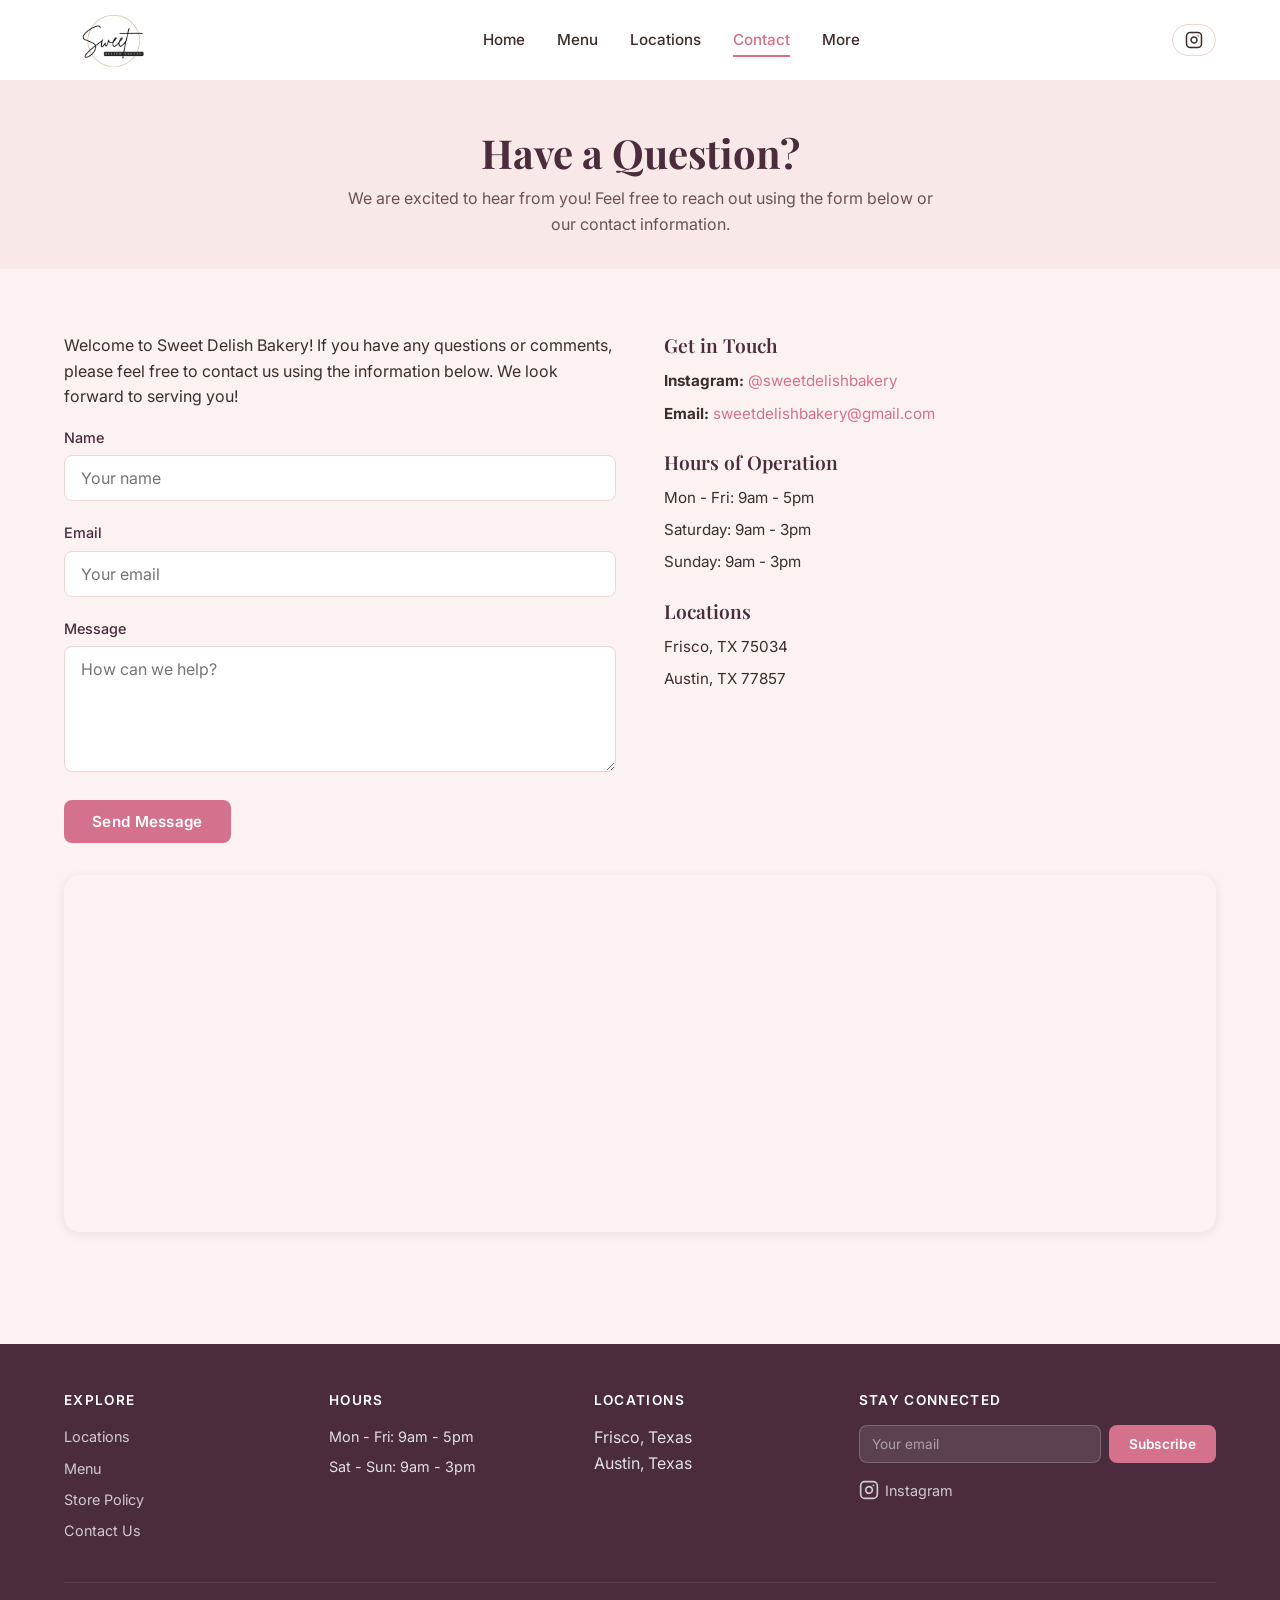
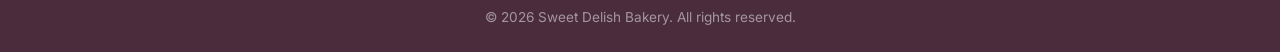
==== contact.html @ bc0d8b8b "Initial commit: Sweet Delish Bakery website Static site with pages for Home, Menu, Locations, Contac" ====
<!DOCTYPE html>
<html lang="en">
<head>
  <meta charset="UTF-8">
  <meta name="viewport" content="width=device-width, initial-scale=1.0">
  <title>Contact Us | Sweet Delish Bakery — Frisco &amp; Austin, TX</title>
  <meta name="description" content="Get in touch with Sweet Delish Bakery. Email us, find our hours, or visit us in Frisco or Austin, Texas. We'd love to hear from you!">
  <link rel="canonical" href="https://sweetdelishbakery.com/contact.html">
  <meta property="og:title" content="Contact Us | Sweet Delish Bakery">
  <meta property="og:description" content="Get in touch with Sweet Delish Bakery. Email us, find our hours, or visit us in Frisco or Austin, Texas.">
  <meta property="og:image" content="https://sweetdelishbakery.com/images/logo.jpg">
  <meta property="og:url" content="https://sweetdelishbakery.com/contact.html">
  <meta property="og:type" content="website">
  <meta property="og:locale" content="en_US">
  <meta property="og:site_name" content="Sweet Delish Bakery">
  <meta name="twitter:card" content="summary_large_image">
  <meta name="twitter:title" content="Contact Us | Sweet Delish Bakery">
  <meta name="twitter:description" content="Get in touch with Sweet Delish Bakery in Frisco and Austin, Texas.">
  <meta name="twitter:image" content="https://sweetdelishbakery.com/images/logo.jpg">
  <link rel="preconnect" href="https://fonts.googleapis.com">
  <link rel="preconnect" href="https://fonts.gstatic.com" crossorigin>
  <link href="https://fonts.googleapis.com/css2?family=Playfair+Display:wght@400;600;700&family=Inter:wght@400;500;600&display=swap" rel="stylesheet">
  <link rel="stylesheet" href="css/styles.css">
  <link rel="icon" href="images/logo.jpg" type="image/jpeg">

  <script type="application/ld+json">
  {
    "@context": "https://schema.org",
    "@type": "Bakery",
    "name": "Sweet Delish Bakery",
    "url": "https://sweetdelishbakery.com",
    "logo": "https://sweetdelishbakery.com/images/logo.jpg",
    "email": "sweetdelishbakery@gmail.com",
    "sameAs": ["https://www.instagram.com/sweetdelishbakery/"],
    "address": [
      {"@type": "PostalAddress", "addressLocality": "Frisco", "addressRegion": "TX", "postalCode": "75034", "addressCountry": "US"},
      {"@type": "PostalAddress", "addressLocality": "Austin", "addressRegion": "TX", "postalCode": "77857", "addressCountry": "US"}
    ],
    "openingHoursSpecification": [
      {"@type": "OpeningHoursSpecification", "dayOfWeek": ["Monday","Tuesday","Wednesday","Thursday","Friday"], "opens": "09:00", "closes": "17:00"},
      {"@type": "OpeningHoursSpecification", "dayOfWeek": ["Saturday","Sunday"], "opens": "09:00", "closes": "15:00"}
    ],
    "contactPoint": {
      "@type": "ContactPoint",
      "email": "sweetdelishbakery@gmail.com",
      "contactType": "customer service"
    }
  }
  </script>
</head>
<body>
  <!-- Header -->
  <header class="site-header">
    <div class="container header-inner">
      <a href="index.html" class="logo"><img src="images/logo.jpg" alt="Sweet Delish Bakery Logo"></a>
      <nav class="main-nav"><ul class="nav-links">
        <li><a href="index.html">Home</a></li>
        <li><a href="menu.html">Menu</a></li>
        <li><a href="locations.html">Locations</a></li>
        <li><a href="contact.html" class="active">Contact</a></li>
        <li class="nav-dropdown"><a href="#">More</a><ul class="dropdown-menu">
          <li><a href="policy.html">Store Policy</a></li>
          <li><a href="faq.html">FAQ</a></li>
          <li><a href="shipping.html">Shipping &amp; Pickup</a></li>
        </ul></li>
      </ul></nav>
      <div class="header-actions">
        <a href="https://www.instagram.com/sweetdelishbakery/" target="_blank" rel="noopener" class="header-instagram" aria-label="Follow us on Instagram">
          <svg xmlns="http://www.w3.org/2000/svg" width="18" height="18" viewBox="0 0 24 24" fill="none" stroke="currentColor" stroke-width="2" stroke-linecap="round" stroke-linejoin="round"><rect x="2" y="2" width="20" height="20" rx="5" ry="5"/><path d="M16 11.37A4 4 0 1 1 12.63 8 4 4 0 0 1 16 11.37z"/><line x1="17.5" y1="6.5" x2="17.51" y2="6.5"/></svg>
        </a>
        <button id="mobile-menu-toggle" class="hamburger" aria-label="Open menu"><span></span><span></span><span></span></button>
      </div>
    </div>
    <div class="mobile-nav" id="mobile-nav">
      <a href="index.html">Home</a><a href="menu.html">Menu</a><a href="locations.html">Locations</a><a href="contact.html">Contact</a><a href="policy.html">Store Policy</a><a href="faq.html">FAQ</a><a href="shipping.html">Shipping &amp; Pickup</a>
    </div>
  </header>

  <main>
    <div class="page-header">
      <h1>Have a Question?</h1>
      <p>We are excited to hear from you! Feel free to reach out using the form below or our contact information.</p>
    </div>

    <section class="section">
      <div class="container">
        <div class="contact-layout">
          <!-- Contact Form -->
          <div>
            <p>Welcome to Sweet Delish Bakery! If you have any questions or comments, please feel free to contact us using the information below. We look forward to serving you!</p>
            <form id="contact-form" action="#" method="POST">
              <div class="form-group">
                <label for="name">Name</label>
                <input type="text" id="name" name="name" placeholder="Your name" required>
              </div>
              <div class="form-group">
                <label for="email">Email</label>
                <input type="email" id="email" name="email" placeholder="Your email" required>
              </div>
              <div class="form-group">
                <label for="message">Message</label>
                <textarea id="message" name="message" rows="5" placeholder="How can we help?" required></textarea>
              </div>
              <button type="submit" class="btn btn-primary">Send Message</button>
            </form>
            <div class="form-success hidden" id="form-success">Thank you! We'll get back to you soon.</div>
          </div>

          <!-- Contact Info -->
          <aside class="contact-info">
            <h2>Get in Touch</h2>
            <p><strong>Instagram:</strong> <a href="https://www.instagram.com/sweetdelishbakery/" target="_blank" rel="noopener">@sweetdelishbakery</a></p>
            <p><strong>Email:</strong> <a href="mailto:sweetdelishbakery@gmail.com">sweetdelishbakery@gmail.com</a></p>

            <h2>Hours of Operation</h2>
            <p>Mon - Fri: 9am - 5pm</p>
            <p>Saturday: 9am - 3pm</p>
            <p>Sunday: 9am - 3pm</p>

            <h2>Locations</h2>
            <p>Frisco, TX 75034</p>
            <p>Austin, TX 77857</p>
          </aside>
        </div>

        <!-- Google Map -->
        <div class="map-section">
          <iframe src="https://www.google.com/maps/embed?pb=!1m18!1m12!1m3!1d107012.39287672516!2d-96.88726!3d33.15072!2m3!1f0!2f0!3f0!3m2!1i1024!2i768!4f13.1!3m3!1m2!1s0x864c3d8e10c7db97%3A0xc5e7a33b4fda1a52!2sFrisco%2C%20TX!5e0!3m2!1sen!2sus!4v1700000000000" loading="lazy" referrerpolicy="no-referrer-when-downgrade" title="Sweet Delish Bakery location in Frisco, Texas" allowfullscreen></iframe>
        </div>
      </div>
    </section>
  </main>

  <!-- Footer -->
  <footer class="site-footer">
    <div class="container">
      <div class="footer-grid">
        <div><h3>Explore</h3><a href="locations.html">Locations</a><a href="menu.html">Menu</a><a href="policy.html">Store Policy</a><a href="contact.html">Contact Us</a></div>
        <div><h3>Hours</h3><p>Mon - Fri: 9am - 5pm</p><p>Sat - Sun: 9am - 3pm</p></div>
        <div><h3>Locations</h3><ul><li>Frisco, Texas</li><li>Austin, Texas</li></ul></div>
        <div><h3>Stay Connected</h3>
          <form class="newsletter-form" action="#" method="post"><input type="email" placeholder="Your email" aria-label="Email for newsletter" required><button type="submit" class="btn btn-primary btn-sm">Subscribe</button></form>
          <div class="footer-social"><a href="https://www.instagram.com/sweetdelishbakery/" target="_blank" rel="noopener" aria-label="Instagram"><svg xmlns="http://www.w3.org/2000/svg" width="20" height="20" viewBox="0 0 24 24" fill="none" stroke="currentColor" stroke-width="2" stroke-linecap="round" stroke-linejoin="round"><rect x="2" y="2" width="20" height="20" rx="5" ry="5"/><path d="M16 11.37A4 4 0 1 1 12.63 8 4 4 0 0 1 16 11.37z"/><line x1="17.5" y1="6.5" x2="17.51" y2="6.5"/></svg> Instagram</a></div>
        </div>
      </div>
      <div class="footer-bottom">&copy; 2026 Sweet Delish Bakery. All rights reserved.</div>
    </div>
  </footer>
  <script src="js/main.js" defer></script>
</body>
</html>
---- css/styles.css ----
/* =============================================
   Sweet Delish Bakery — Main Stylesheet
   ============================================= */

/* --- Reset & Base --- */
*, *::before, *::after { box-sizing: border-box; margin: 0; padding: 0; }
html { scroll-behavior: smooth; scroll-padding-top: 80px; }
body {
  font-family: var(--font-body);
  font-size: 1rem;
  line-height: 1.6;
  color: var(--color-text);
  background-color: var(--color-bg);
  -webkit-font-smoothing: antialiased;
}
img { max-width: 100%; height: auto; display: block; }
a { color: var(--color-primary); text-decoration: none; transition: color var(--transition); }
a:hover { color: var(--color-primary-dark); }
ul, ol { list-style: none; }
button { cursor: pointer; border: none; background: none; font-family: inherit; }
input, textarea, select { font-family: inherit; font-size: 1rem; }

/* --- CSS Custom Properties --- */
:root {
  --color-bg:            #fdf2f2;
  --color-bg-alt:        #f8e8e8;
  --color-bg-white:      #ffffff;
  --color-primary:       #d4718c;
  --color-primary-dark:  #b85570;
  --color-primary-light: #f5c6d0;
  --color-text:          #3d2c2c;
  --color-text-light:    #6b5252;
  --color-heading:       #4a2c3d;
  --color-white:         #ffffff;
  --color-overlay:       rgba(74, 44, 61, 0.6);
  --color-border:        #f0d4d4;
  --color-success:       #5a9a6e;
  --color-badge:         #e74c5e;

  --font-heading: 'Playfair Display', Georgia, serif;
  --font-body:    'Inter', -apple-system, BlinkMacSystemFont, 'Segoe UI', sans-serif;

  --container-max: 1200px;
  --section-pad: 4rem 1.5rem;

  --shadow-sm:    0 1px 4px rgba(0,0,0,0.06);
  --shadow-card:  0 2px 12px rgba(0,0,0,0.08);
  --shadow-hover: 0 6px 24px rgba(0,0,0,0.12);
  --shadow-nav:   0 2px 8px rgba(0,0,0,0.06);

  --transition: 0.3s ease;
  --radius: 8px;
  --radius-lg: 16px;
}

/* --- Typography --- */
h1, h2, h3, h4, h5, h6 {
  font-family: var(--font-heading);
  color: var(--color-heading);
  line-height: 1.25;
  margin-bottom: 0.75rem;
}
h1 { font-size: 2.5rem; font-weight: 700; }
h2 { font-size: 1.75rem; font-weight: 600; }
h3 { font-size: 1.35rem; font-weight: 600; }
h4 { font-size: 1.1rem; font-weight: 600; }
p { margin-bottom: 1rem; }
.text-center { text-align: center; }
.text-light { color: var(--color-text-light); }

/* --- Layout --- */
.container {
  max-width: var(--container-max);
  margin: 0 auto;
  padding: 0 1.5rem;
}
.section { padding: var(--section-pad); }
.section-alt { background-color: var(--color-bg-alt); }
.section-white { background-color: var(--color-bg-white); }

.grid { display: grid; gap: 1.5rem; }

/* --- Buttons --- */
.btn {
  display: inline-block;
  padding: 0.75rem 1.75rem;
  border-radius: var(--radius);
  font-weight: 600;
  font-size: 0.95rem;
  text-align: center;
  transition: all var(--transition);
  letter-spacing: 0.02em;
}
.btn-primary {
  background-color: var(--color-primary);
  color: var(--color-white);
}
.btn-primary:hover {
  background-color: var(--color-primary-dark);
  color: var(--color-white);
  transform: translateY(-2px);
  box-shadow: var(--shadow-hover);
}
.btn-outline {
  border: 2px solid var(--color-primary);
  color: var(--color-primary);
  background: transparent;
}
.btn-outline:hover {
  background-color: var(--color-primary);
  color: var(--color-white);
}
.btn-sm { padding: 0.5rem 1.25rem; font-size: 0.85rem; }
.btn-lg { padding: 1rem 2.25rem; font-size: 1.1rem; }

/* --- Header / Navigation --- */
.site-header {
  position: sticky;
  top: 0;
  z-index: 100;
  background: var(--color-bg-white);
  transition: box-shadow var(--transition);
}
.site-header.scrolled { box-shadow: var(--shadow-nav); }

.header-inner {
  display: flex;
  align-items: center;
  justify-content: space-between;
  height: 80px;
}
.logo img { height: 60px; width: auto; }

.main-nav { flex: 1; display: flex; justify-content: center; }
.nav-links { display: flex; gap: 2rem; align-items: center; }
.nav-links a {
  color: var(--color-text);
  font-weight: 500;
  font-size: 0.95rem;
  padding: 0.5rem 0;
  position: relative;
  transition: color var(--transition);
}
.nav-links a::after {
  content: '';
  position: absolute;
  bottom: 0;
  left: 0;
  width: 0;
  height: 2px;
  background-color: var(--color-primary);
  transition: width var(--transition);
}
.nav-links a:hover::after,
.nav-links a.active::after { width: 100%; }
.nav-links a:hover,
.nav-links a.active { color: var(--color-primary); }

/* Dropdown */
.nav-dropdown { position: relative; }
.dropdown-menu {
  position: absolute;
  top: 100%;
  left: 50%;
  transform: translateX(-50%);
  background: var(--color-bg-white);
  border-radius: var(--radius);
  box-shadow: var(--shadow-card);
  padding: 0.5rem 0;
  min-width: 180px;
  opacity: 0;
  visibility: hidden;
  transition: all var(--transition);
}
.nav-dropdown:hover .dropdown-menu,
.nav-dropdown.open .dropdown-menu {
  opacity: 1;
  visibility: visible;
}
.dropdown-menu a {
  display: block;
  padding: 0.5rem 1.25rem;
  font-size: 0.9rem;
}
.dropdown-menu a:hover { background-color: var(--color-bg); }

/* Header actions */
.header-actions { display: flex; align-items: center; gap: 1rem; }

.cart-icon {
  position: relative;
  padding: 0.5rem;
  color: var(--color-text);
  transition: color var(--transition);
}
.cart-icon:hover { color: var(--color-primary); }
.cart-icon svg { width: 24px; height: 24px; }
.cart-count {
  position: absolute;
  top: 0;
  right: -2px;
  background: var(--color-badge);
  color: white;
  font-size: 0.65rem;
  font-weight: 700;
  width: 18px;
  height: 18px;
  border-radius: 50%;
  display: flex;
  align-items: center;
  justify-content: center;
}
.cart-count.hidden { display: none; }

/* Hamburger */
.hamburger {
  display: none;
  flex-direction: column;
  gap: 5px;
  padding: 0.5rem;
}
.hamburger span {
  display: block;
  width: 24px;
  height: 2px;
  background: var(--color-text);
  transition: all var(--transition);
}
.hamburger.active span:nth-child(1) { transform: rotate(45deg) translate(5px, 5px); }
.hamburger.active span:nth-child(2) { opacity: 0; }
.hamburger.active span:nth-child(3) { transform: rotate(-45deg) translate(5px, -5px); }

/* Instagram link in header */
.header-instagram {
  display: flex;
  align-items: center;
  gap: 0.4rem;
  color: var(--color-text);
  font-size: 0.85rem;
  font-weight: 500;
  padding: 0.4rem 0.75rem;
  border: 1px solid var(--color-border);
  border-radius: 20px;
  transition: all var(--transition);
}
.header-instagram:hover {
  border-color: var(--color-primary);
  color: var(--color-primary);
}
.header-instagram svg { width: 18px; height: 18px; }

/* Mobile nav overlay */
.mobile-nav {
  display: none;
  position: fixed;
  top: 80px;
  left: 0;
  right: 0;
  bottom: 0;
  background: var(--color-bg-white);
  z-index: 99;
  padding: 2rem;
  flex-direction: column;
  gap: 0;
}
.mobile-nav.open { display: flex; }
.mobile-nav a {
  display: block;
  padding: 1rem 0;
  font-size: 1.15rem;
  font-weight: 500;
  color: var(--color-text);
  border-bottom: 1px solid var(--color-border);
}
.mobile-nav a:hover { color: var(--color-primary); }

/* --- Hero Section --- */
.hero {
  position: relative;
  height: 500px;
  overflow: hidden;
  background-color: var(--color-bg-alt);
}
.hero-slide {
  position: absolute;
  inset: 0;
  opacity: 0;
  transition: opacity 1s ease;
}
.hero-slide.active { opacity: 1; }
.hero-slide img {
  width: 100%;
  height: 100%;
  object-fit: cover;
}
.hero-overlay {
  position: absolute;
  inset: 0;
  background: linear-gradient(135deg, rgba(248, 232, 232, 0.85) 0%, rgba(253, 242, 242, 0.5) 100%);
  display: flex;
  flex-direction: column;
  justify-content: center;
  align-items: flex-start;
  padding: 3rem;
}
.hero-overlay h1 {
  font-size: 3rem;
  color: var(--color-heading);
  margin-bottom: 0.5rem;
}
.hero-overlay p {
  font-size: 1.15rem;
  color: var(--color-text-light);
  margin-bottom: 1.5rem;
  max-width: 500px;
}

/* --- Services Section --- */
.services-grid {
  display: grid;
  grid-template-columns: repeat(3, 1fr);
  gap: 2rem;
  text-align: center;
}
.service-card {
  padding: 2rem 1.5rem;
  border: 1px solid var(--color-border);
  border-radius: var(--radius-lg);
  background: var(--color-bg-white);
  transition: all var(--transition);
}
.service-card:hover {
  transform: translateY(-4px);
  box-shadow: var(--shadow-hover);
}
.service-icon {
  width: 48px;
  height: 48px;
  margin: 0 auto 1rem;
  color: var(--color-primary);
}
.service-card h3 { margin-bottom: 0.5rem; font-size: 1.1rem; }
.service-card p { font-size: 0.9rem; color: var(--color-text-light); margin-bottom: 0; }

/* --- Instagram Gallery --- */
.instagram-grid {
  display: grid;
  grid-template-columns: repeat(3, 1fr);
  gap: 0.5rem;
}
.instagram-grid img {
  width: 100%;
  aspect-ratio: 1;
  object-fit: cover;
  border-radius: var(--radius);
  transition: transform var(--transition);
}
.instagram-grid img:hover { transform: scale(1.03); }

/* --- CTA Banner --- */
.cta-banner {
  background: linear-gradient(135deg, var(--color-primary) 0%, var(--color-primary-dark) 100%);
  color: var(--color-white);
  text-align: center;
  padding: 3rem 1.5rem;
  border-radius: var(--radius-lg);
  margin: 2rem auto;
  max-width: var(--container-max);
}
.cta-banner h2 { color: var(--color-white); margin-bottom: 0.5rem; }
.cta-banner p { color: rgba(255,255,255,0.9); margin-bottom: 1.5rem; }
.cta-banner .btn {
  background: var(--color-white);
  color: var(--color-primary-dark);
}
.cta-banner .btn:hover { background: var(--color-bg); }

/* --- Product Cards (Menu & Order) --- */
.menu-filters {
  display: flex;
  flex-wrap: wrap;
  gap: 0.75rem;
  justify-content: center;
  margin-bottom: 2rem;
}
.filter-btn {
  padding: 0.5rem 1.25rem;
  border-radius: 25px;
  border: 2px solid var(--color-border);
  font-weight: 500;
  font-size: 0.9rem;
  color: var(--color-text);
  transition: all var(--transition);
  background: var(--color-bg-white);
}
.filter-btn:hover,
.filter-btn.active {
  background: var(--color-primary);
  color: var(--color-white);
  border-color: var(--color-primary);
}

.product-grid {
  display: grid;
  grid-template-columns: repeat(3, 1fr);
  gap: 2rem;
}

.product-card {
  background: var(--color-bg-white);
  border-radius: var(--radius-lg);
  overflow: hidden;
  box-shadow: var(--shadow-sm);
  transition: all var(--transition);
  display: flex;
  flex-direction: column;
}
.product-card:hover {
  transform: translateY(-4px);
  box-shadow: var(--shadow-hover);
}
.product-card img {
  width: 100%;
  aspect-ratio: 4/3;
  object-fit: cover;
}
.product-card-body {
  padding: 1.25rem;
  flex: 1;
  display: flex;
  flex-direction: column;
}
.product-card h2 {
  font-size: 1.15rem;
  margin-bottom: 0.5rem;
}
.product-card .description {
  font-size: 0.88rem;
  color: var(--color-text-light);
  line-height: 1.5;
  flex: 1;
  display: -webkit-box;
  -webkit-line-clamp: 3;
  -webkit-box-orient: vertical;
  overflow: hidden;
}
.product-card .price {
  font-size: 1.1rem;
  font-weight: 700;
  color: var(--color-primary-dark);
  margin: 0.75rem 0 0.5rem;
}
.allergen-badges {
  display: flex;
  flex-wrap: wrap;
  gap: 0.4rem;
  margin-top: 0.5rem;
}
.allergen-badge {
  font-size: 0.7rem;
  padding: 0.2rem 0.5rem;
  background: var(--color-bg-alt);
  color: var(--color-text-light);
  border-radius: 12px;
  font-weight: 500;
}

/* Seasonal badge */
.seasonal-badge {
  display: inline-block;
  background: var(--color-primary);
  color: white;
  font-size: 0.7rem;
  font-weight: 700;
  padding: 0.25rem 0.6rem;
  border-radius: 4px;
  position: absolute;
  top: 0.75rem;
  right: 0.75rem;
  text-transform: uppercase;
  letter-spacing: 0.05em;
}
.product-card { position: relative; }

/* --- Order Page Specifics --- */
.variant-select {
  width: 100%;
  padding: 0.5rem;
  border: 1px solid var(--color-border);
  border-radius: var(--radius);
  color: var(--color-text);
  background: var(--color-bg-white);
  margin: 0.5rem 0;
}
.btn-add-to-cart {
  width: 100%;
  padding: 0.65rem;
  background: var(--color-primary);
  color: white;
  border-radius: var(--radius);
  font-weight: 600;
  font-size: 0.9rem;
  transition: all var(--transition);
  margin-top: auto;
}
.btn-add-to-cart:hover {
  background: var(--color-primary-dark);
  transform: translateY(-1px);
}

/* --- Cart Panel --- */
.cart-overlay {
  position: fixed;
  inset: 0;
  background: rgba(0,0,0,0.4);
  z-index: 200;
  opacity: 0;
  visibility: hidden;
  transition: all var(--transition);
}
.cart-overlay.open { opacity: 1; visibility: visible; }

.cart-panel {
  position: fixed;
  top: 0;
  right: 0;
  width: 400px;
  max-width: 90vw;
  height: 100vh;
  background: var(--color-bg-white);
  z-index: 201;
  transform: translateX(100%);
  transition: transform var(--transition);
  display: flex;
  flex-direction: column;
  box-shadow: -4px 0 24px rgba(0,0,0,0.1);
}
.cart-panel.open { transform: translateX(0); }

.cart-header {
  display: flex;
  justify-content: space-between;
  align-items: center;
  padding: 1.25rem 1.5rem;
  border-bottom: 1px solid var(--color-border);
}
.cart-header h2 { margin-bottom: 0; font-size: 1.25rem; }
.cart-close {
  font-size: 1.5rem;
  color: var(--color-text-light);
  padding: 0.25rem;
}
.cart-close:hover { color: var(--color-text); }

.cart-items {
  flex: 1;
  overflow-y: auto;
  padding: 1rem 1.5rem;
}
.cart-empty {
  text-align: center;
  padding: 3rem 1rem;
  color: var(--color-text-light);
}
.cart-item {
  display: flex;
  gap: 1rem;
  padding: 1rem 0;
  border-bottom: 1px solid var(--color-border);
}
.cart-item img {
  width: 64px;
  height: 64px;
  object-fit: cover;
  border-radius: var(--radius);
}
.cart-item-details { flex: 1; }
.cart-item-name { font-weight: 600; font-size: 0.9rem; margin-bottom: 0.2rem; }
.cart-item-variant { font-size: 0.8rem; color: var(--color-text-light); }
.cart-item-price { font-weight: 600; color: var(--color-primary-dark); font-size: 0.9rem; margin-top: 0.25rem; }
.cart-item-qty {
  display: flex;
  align-items: center;
  gap: 0.5rem;
  margin-top: 0.5rem;
}
.qty-btn {
  width: 28px;
  height: 28px;
  border-radius: 50%;
  border: 1px solid var(--color-border);
  display: flex;
  align-items: center;
  justify-content: center;
  font-size: 1rem;
  color: var(--color-text);
  transition: all var(--transition);
}
.qty-btn:hover { border-color: var(--color-primary); color: var(--color-primary); }
.cart-item-remove {
  font-size: 0.75rem;
  color: var(--color-text-light);
  text-decoration: underline;
  margin-left: auto;
  align-self: flex-start;
}
.cart-item-remove:hover { color: var(--color-badge); }

.cart-footer {
  padding: 1.25rem 1.5rem;
  border-top: 1px solid var(--color-border);
  background: var(--color-bg);
}
.cart-total {
  display: flex;
  justify-content: space-between;
  font-size: 1.15rem;
  font-weight: 700;
  margin-bottom: 1rem;
  color: var(--color-heading);
}
.checkout-placeholder {
  text-align: center;
}
.checkout-placeholder > p:first-child {
  font-weight: 600;
  color: var(--color-heading);
  margin-bottom: 1rem;
}
.payment-options {
  display: flex;
  flex-direction: column;
  gap: 0.75rem;
  margin-bottom: 1rem;
}
.payment-option {
  display: flex;
  align-items: center;
  gap: 0.75rem;
  padding: 0.6rem;
  border: 1px solid var(--color-border);
  border-radius: var(--radius);
  background: var(--color-bg-white);
  font-size: 0.8rem;
  text-align: left;
}
.payment-option strong { display: block; font-size: 0.85rem; color: var(--color-heading); }
.payment-option span { color: var(--color-text-light); }
.payment-logo {
  width: 40px;
  height: 40px;
  display: flex;
  align-items: center;
  justify-content: center;
  flex-shrink: 0;
  font-weight: 700;
  font-size: 0.7rem;
  border-radius: var(--radius);
}

/* --- Contact Page --- */
.contact-layout {
  display: grid;
  grid-template-columns: 1fr 1fr;
  gap: 3rem;
  align-items: start;
}
.contact-info h2 {
  font-size: 1.2rem;
  margin-top: 1.5rem;
}
.contact-info h2:first-child { margin-top: 0; }
.contact-info p { font-size: 0.95rem; margin-bottom: 0.5rem; }
.contact-info a { color: var(--color-primary); }

.map-section {
  margin-top: 2rem;
  border-radius: var(--radius-lg);
  overflow: hidden;
  box-shadow: var(--shadow-card);
}
.map-section iframe {
  width: 100%;
  height: 350px;
  border: 0;
}

/* --- Forms --- */
.form-group { margin-bottom: 1.25rem; }
.form-group label {
  display: block;
  margin-bottom: 0.4rem;
  font-weight: 500;
  font-size: 0.9rem;
  color: var(--color-heading);
}
.form-group input,
.form-group textarea {
  width: 100%;
  padding: 0.75rem 1rem;
  border: 1px solid var(--color-border);
  border-radius: var(--radius);
  background: var(--color-bg-white);
  color: var(--color-text);
  transition: border-color var(--transition);
}
.form-group input:focus,
.form-group textarea:focus {
  outline: none;
  border-color: var(--color-primary);
  box-shadow: 0 0 0 3px rgba(212, 113, 140, 0.15);
}
.form-success {
  padding: 1rem;
  background: #e8f5e9;
  color: var(--color-success);
  border-radius: var(--radius);
  text-align: center;
  font-weight: 500;
}
.hidden { display: none !important; }

/* --- Policy Page --- */
.policy-content {
  max-width: 900px;
  margin: 0 auto;
}
.policy-content section {
  margin-bottom: 2.5rem;
}
.policy-content ul {
  list-style: disc;
  padding-left: 1.5rem;
}
.policy-content li {
  margin-bottom: 0.5rem;
  line-height: 1.6;
}

/* --- FAQ Page --- */
.faq-tabs {
  display: flex;
  flex-wrap: wrap;
  gap: 0.5rem;
  justify-content: center;
  margin-bottom: 2rem;
}
.faq-tab {
  padding: 0.5rem 1rem;
  border-radius: 25px;
  border: 2px solid var(--color-border);
  font-weight: 500;
  font-size: 0.85rem;
  color: var(--color-text);
  transition: all var(--transition);
  background: var(--color-bg-white);
}
.faq-tab:hover,
.faq-tab.active {
  background: var(--color-primary);
  color: var(--color-white);
  border-color: var(--color-primary);
}

.faq-list { max-width: 800px; margin: 0 auto; }
.faq-item {
  border: 1px solid var(--color-border);
  border-radius: var(--radius);
  margin-bottom: 0.75rem;
  background: var(--color-bg-white);
  overflow: hidden;
}
.faq-item summary {
  padding: 1rem 1.25rem;
  font-weight: 600;
  cursor: pointer;
  list-style: none;
  display: flex;
  justify-content: space-between;
  align-items: center;
  color: var(--color-heading);
  transition: background var(--transition);
}
.faq-item summary:hover { background: var(--color-bg); }
.faq-item summary::after {
  content: '+';
  font-size: 1.25rem;
  font-weight: 400;
  color: var(--color-primary);
  transition: transform var(--transition);
}
.faq-item[open] summary::after {
  content: '−';
}
.faq-item summary::-webkit-details-marker { display: none; }
.faq-answer {
  padding: 0 1.25rem 1.25rem;
  color: var(--color-text-light);
  line-height: 1.7;
}

/* --- Shipping Page --- */
.location-cards {
  display: grid;
  grid-template-columns: repeat(2, 1fr);
  gap: 1.5rem;
  margin: 1.5rem 0;
}
.location-card {
  padding: 1.5rem;
  background: var(--color-bg-white);
  border: 1px solid var(--color-border);
  border-radius: var(--radius-lg);
  text-align: center;
}
.location-card h3 { color: var(--color-primary); margin-bottom: 0.5rem; }

.steps-list {
  list-style: none;
  counter-reset: step;
  max-width: 600px;
}
.steps-list li {
  counter-increment: step;
  padding: 1rem 0 1rem 3.5rem;
  position: relative;
  border-left: 2px solid var(--color-primary-light);
  margin-left: 1rem;
}
.steps-list li::before {
  content: counter(step);
  position: absolute;
  left: -1.1rem;
  top: 1rem;
  width: 2rem;
  height: 2rem;
  background: var(--color-primary);
  color: white;
  border-radius: 50%;
  display: flex;
  align-items: center;
  justify-content: center;
  font-weight: 700;
  font-size: 0.85rem;
}

/* --- Footer --- */
.site-footer {
  background: var(--color-heading);
  color: rgba(255,255,255,0.85);
  padding: 3rem 0 1.5rem;
  margin-top: 3rem;
}
.footer-grid {
  display: grid;
  grid-template-columns: repeat(4, 1fr);
  gap: 2rem;
  margin-bottom: 2rem;
}
.site-footer h3 {
  color: var(--color-white);
  font-size: 0.85rem;
  text-transform: uppercase;
  letter-spacing: 0.1em;
  margin-bottom: 1rem;
  font-family: var(--font-body);
}
.site-footer a {
  color: rgba(255,255,255,0.75);
  font-size: 0.9rem;
  display: block;
  margin-bottom: 0.5rem;
}
.site-footer a:hover { color: var(--color-primary-light); }
.site-footer p { font-size: 0.9rem; margin-bottom: 0.4rem; }

.newsletter-form {
  display: flex;
  gap: 0.5rem;
}
.newsletter-form input {
  flex: 1;
  padding: 0.6rem 0.75rem;
  border: 1px solid rgba(255,255,255,0.2);
  border-radius: var(--radius);
  background: rgba(255,255,255,0.1);
  color: white;
  font-size: 0.85rem;
}
.newsletter-form input::placeholder { color: rgba(255,255,255,0.5); }
.newsletter-form .btn {
  white-space: nowrap;
}

.footer-social {
  margin-top: 1rem;
}
.footer-social a {
  display: inline-flex;
  align-items: center;
  gap: 0.4rem;
}
.footer-social svg { width: 20px; height: 20px; }

.footer-bottom {
  text-align: center;
  padding-top: 1.5rem;
  border-top: 1px solid rgba(255,255,255,0.1);
  font-size: 0.85rem;
  color: rgba(255,255,255,0.5);
}

/* --- Page Header (shared for inner pages) --- */
.page-header {
  text-align: center;
  padding: 3rem 1.5rem 2rem;
  background: var(--color-bg-alt);
}
.page-header h1 { margin-bottom: 0.5rem; }
.page-header p { color: var(--color-text-light); max-width: 600px; margin: 0 auto; }

/* --- Order Info Bar --- */
.order-info {
  display: flex;
  flex-wrap: wrap;
  gap: 1.5rem;
  justify-content: center;
  margin-top: 1rem;
}
.order-info-item {
  display: flex;
  align-items: center;
  gap: 0.4rem;
  font-size: 0.9rem;
  color: var(--color-text-light);
}
.order-info-item svg { width: 18px; height: 18px; color: var(--color-primary); }

/* --- Responsive --- */
@media (max-width: 1024px) {
  .product-grid { grid-template-columns: repeat(2, 1fr); }
  .footer-grid { grid-template-columns: repeat(2, 1fr); }
  .services-grid { grid-template-columns: repeat(2, 1fr); }
}

@media (max-width: 768px) {
  h1 { font-size: 2rem; }
  h2 { font-size: 1.5rem; }

  .main-nav, .header-instagram { display: none; }
  .hamburger { display: flex; }

  .hero { height: 400px; }
  .hero-overlay h1 { font-size: 2.25rem; }

  .services-grid { grid-template-columns: 1fr; }
  .product-grid { grid-template-columns: repeat(2, 1fr); gap: 1rem; }
  .contact-layout { grid-template-columns: 1fr; }
  .location-cards { grid-template-columns: 1fr; }
  .footer-grid { grid-template-columns: 1fr; text-align: center; }
  .newsletter-form { justify-content: center; }

  .instagram-grid { grid-template-columns: repeat(2, 1fr); }
}

@media (max-width: 480px) {
  .product-grid { grid-template-columns: 1fr; }
  .hero { height: 350px; }
  .hero-overlay { padding: 2rem 1.5rem; }
  .hero-overlay h1 { font-size: 1.85rem; }
}
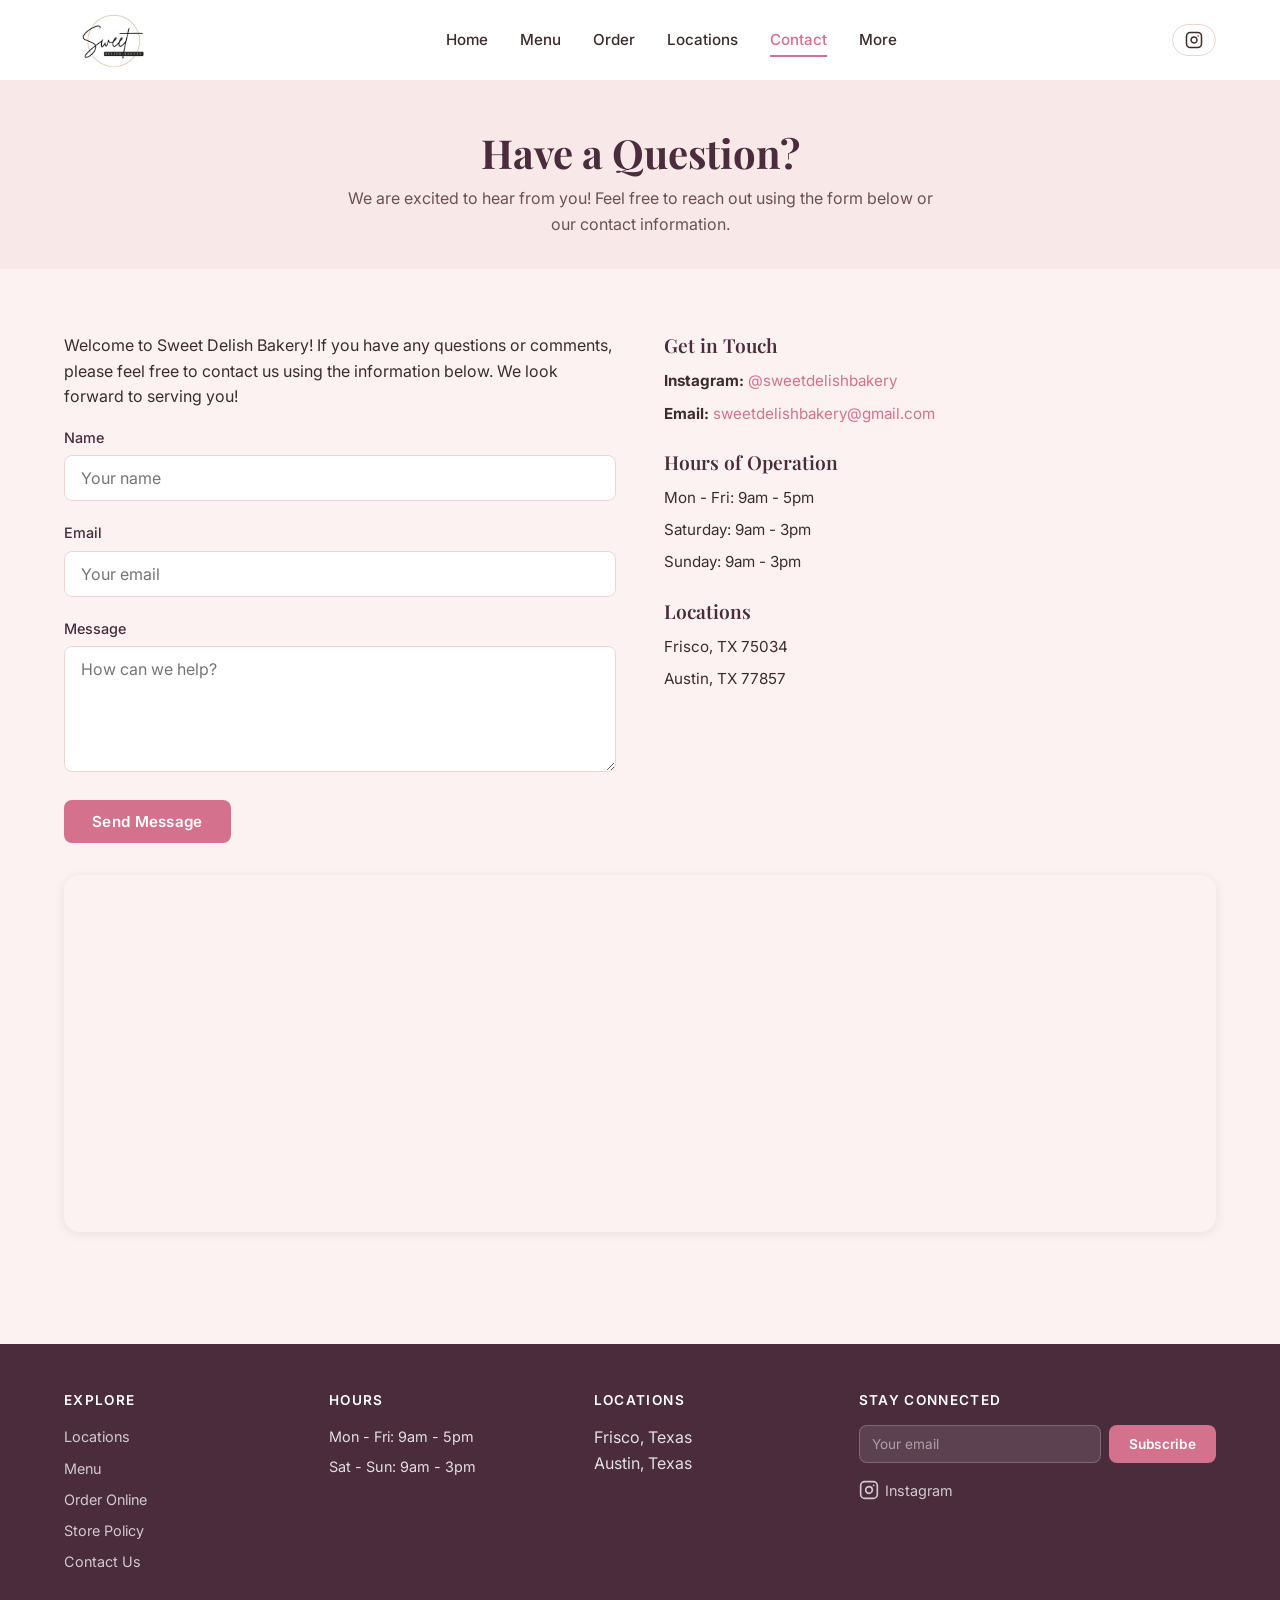
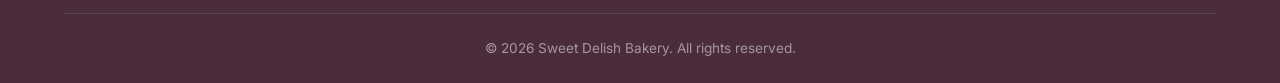
==== commit 0bf51777: "Add order page with product picker, QR payment, and site-wide nav update - New order.html with item " ====
--- a/contact.html
+++ b/contact.html
@@ -56,6 +56,7 @@
       <nav class="main-nav"><ul class="nav-links">
         <li><a href="index.html">Home</a></li>
         <li><a href="menu.html">Menu</a></li>
+        <li><a href="order.html">Order</a></li>
         <li><a href="locations.html">Locations</a></li>
         <li><a href="contact.html" class="active">Contact</a></li>
         <li class="nav-dropdown"><a href="#">More</a><ul class="dropdown-menu">
@@ -72,7 +73,7 @@
       </div>
     </div>
     <div class="mobile-nav" id="mobile-nav">
-      <a href="index.html">Home</a><a href="menu.html">Menu</a><a href="locations.html">Locations</a><a href="contact.html">Contact</a><a href="policy.html">Store Policy</a><a href="faq.html">FAQ</a><a href="shipping.html">Shipping &amp; Pickup</a>
+      <a href="index.html">Home</a><a href="menu.html">Menu</a><a href="order.html">Order</a><a href="locations.html">Locations</a><a href="contact.html">Contact</a><a href="policy.html">Store Policy</a><a href="faq.html">FAQ</a><a href="shipping.html">Shipping &amp; Pickup</a>
     </div>
   </header>
 
@@ -135,7 +136,7 @@
   <footer class="site-footer">
     <div class="container">
       <div class="footer-grid">
-        <div><h3>Explore</h3><a href="locations.html">Locations</a><a href="menu.html">Menu</a><a href="policy.html">Store Policy</a><a href="contact.html">Contact Us</a></div>
+        <div><h3>Explore</h3><a href="locations.html">Locations</a><a href="menu.html">Menu</a><a href="order.html">Order Online</a><a href="policy.html">Store Policy</a><a href="contact.html">Contact Us</a></div>
         <div><h3>Hours</h3><p>Mon - Fri: 9am - 5pm</p><p>Sat - Sun: 9am - 3pm</p></div>
         <div><h3>Locations</h3><ul><li>Frisco, Texas</li><li>Austin, Texas</li></ul></div>
         <div><h3>Stay Connected</h3>
--- a/css/styles.css
+++ b/css/styles.css
@@ -187,31 +187,6 @@
 /* Header actions */
 .header-actions { display: flex; align-items: center; gap: 1rem; }
 
-.cart-icon {
-  position: relative;
-  padding: 0.5rem;
-  color: var(--color-text);
-  transition: color var(--transition);
-}
-.cart-icon:hover { color: var(--color-primary); }
-.cart-icon svg { width: 24px; height: 24px; }
-.cart-count {
-  position: absolute;
-  top: 0;
-  right: -2px;
-  background: var(--color-badge);
-  color: white;
-  font-size: 0.65rem;
-  font-weight: 700;
-  width: 18px;
-  height: 18px;
-  border-radius: 50%;
-  display: flex;
-  align-items: center;
-  justify-content: center;
-}
-.cart-count.hidden { display: none; }
-
 /* Hamburger */
 .hamburger {
   display: none;
@@ -492,97 +467,73 @@
   background: var(--color-bg-white);
   margin: 0.5rem 0;
 }
-.btn-add-to-cart {
-  width: 100%;
-  padding: 0.65rem;
-  background: var(--color-primary);
-  color: white;
+/* Order Now button on menu cards */
+.btn-order {
+  display: inline-block;
+  margin-top: 0.75rem;
+}
+
+/* Order form steps */
+.order-step {
+  margin-bottom: 2.5rem;
+}
+.order-step h2 {
+  font-size: 1.35rem;
+  margin-bottom: 0.25rem;
+}
+.order-step > .text-light {
+  margin-bottom: 1rem;
+}
+
+/* Order items grid */
+.order-items-grid {
+  display: grid;
+  grid-template-columns: repeat(2, 1fr);
+  gap: 0.75rem;
+  margin-top: 1rem;
+}
+
+.order-item {
+  display: flex;
+  align-items: center;
+  gap: 0.75rem;
+  padding: 0.75rem;
+  background: var(--color-bg-white);
+  border: 2px solid var(--color-border);
   border-radius: var(--radius);
+  transition: all var(--transition);
+}
+.order-item.selected {
+  border-color: var(--color-primary);
+  background: #fef7f8;
+}
+.order-item img {
+  width: 56px;
+  height: 56px;
+  object-fit: cover;
+  border-radius: 6px;
+  flex-shrink: 0;
+}
+.order-item-info {
+  flex: 1;
+  min-width: 0;
+}
+.order-item-info h3 {
+  font-size: 0.85rem;
+  margin-bottom: 0.1rem;
+  line-height: 1.3;
+}
+.order-item-info .price {
+  font-size: 0.78rem;
   font-weight: 600;
-  font-size: 0.9rem;
-  transition: all var(--transition);
-  margin-top: auto;
-}
-.btn-add-to-cart:hover {
-  background: var(--color-primary-dark);
-  transform: translateY(-1px);
-}
-
-/* --- Cart Panel --- */
-.cart-overlay {
-  position: fixed;
-  inset: 0;
-  background: rgba(0,0,0,0.4);
-  z-index: 200;
-  opacity: 0;
-  visibility: hidden;
-  transition: all var(--transition);
-}
-.cart-overlay.open { opacity: 1; visibility: visible; }
-
-.cart-panel {
-  position: fixed;
-  top: 0;
-  right: 0;
-  width: 400px;
-  max-width: 90vw;
-  height: 100vh;
-  background: var(--color-bg-white);
-  z-index: 201;
-  transform: translateX(100%);
-  transition: transform var(--transition);
-  display: flex;
-  flex-direction: column;
-  box-shadow: -4px 0 24px rgba(0,0,0,0.1);
-}
-.cart-panel.open { transform: translateX(0); }
-
-.cart-header {
-  display: flex;
-  justify-content: space-between;
+  color: var(--color-primary-dark);
+  margin: 0;
+}
+.order-item-qty {
+  display: flex;
   align-items: center;
-  padding: 1.25rem 1.5rem;
-  border-bottom: 1px solid var(--color-border);
-}
-.cart-header h2 { margin-bottom: 0; font-size: 1.25rem; }
-.cart-close {
-  font-size: 1.5rem;
-  color: var(--color-text-light);
-  padding: 0.25rem;
-}
-.cart-close:hover { color: var(--color-text); }
-
-.cart-items {
-  flex: 1;
-  overflow-y: auto;
-  padding: 1rem 1.5rem;
-}
-.cart-empty {
-  text-align: center;
-  padding: 3rem 1rem;
-  color: var(--color-text-light);
-}
-.cart-item {
-  display: flex;
-  gap: 1rem;
-  padding: 1rem 0;
-  border-bottom: 1px solid var(--color-border);
-}
-.cart-item img {
-  width: 64px;
-  height: 64px;
-  object-fit: cover;
-  border-radius: var(--radius);
-}
-.cart-item-details { flex: 1; }
-.cart-item-name { font-weight: 600; font-size: 0.9rem; margin-bottom: 0.2rem; }
-.cart-item-variant { font-size: 0.8rem; color: var(--color-text-light); }
-.cart-item-price { font-weight: 600; color: var(--color-primary-dark); font-size: 0.9rem; margin-top: 0.25rem; }
-.cart-item-qty {
-  display: flex;
-  align-items: center;
-  gap: 0.5rem;
-  margin-top: 0.5rem;
+  gap: 0.4rem;
+  flex-shrink: 0;
 }
 .qty-btn {
   width: 28px;
@@ -597,65 +548,57 @@
   transition: all var(--transition);
 }
 .qty-btn:hover { border-color: var(--color-primary); color: var(--color-primary); }
-.cart-item-remove {
-  font-size: 0.75rem;
+.qty-value {
+  font-weight: 700;
+  font-size: 1rem;
+  min-width: 1.5rem;
+  text-align: center;
+  color: var(--color-heading);
+}
+
+/* Order form fields grid */
+.order-form-fields {
+  display: grid;
+  grid-template-columns: repeat(3, 1fr);
+  gap: 1rem;
+  margin-top: 0.5rem;
+}
+
+/* Order submit button */
+.order-submit-btn {
+  width: 100%;
+  max-width: 400px;
+  display: block;
+  margin: 0 auto;
+}
+
+/* Payment QR section */
+.payment-qr-grid {
+  display: grid;
+  grid-template-columns: repeat(2, 1fr);
+  gap: 2rem;
+  max-width: 600px;
+  margin: 2rem auto 0;
+}
+.payment-qr-card {
+  text-align: center;
+  background: var(--color-bg-white);
+  padding: 1.5rem;
+  border-radius: var(--radius-lg);
+  box-shadow: var(--shadow-card);
+}
+.payment-qr-card img {
+  max-width: 220px;
+  margin: 0 auto 1rem;
+  border-radius: var(--radius);
+}
+.payment-qr-card h3 {
+  margin-bottom: 0.25rem;
+}
+.payment-qr-card p {
+  font-size: 0.9rem;
   color: var(--color-text-light);
-  text-decoration: underline;
-  margin-left: auto;
-  align-self: flex-start;
-}
-.cart-item-remove:hover { color: var(--color-badge); }
-
-.cart-footer {
-  padding: 1.25rem 1.5rem;
-  border-top: 1px solid var(--color-border);
-  background: var(--color-bg);
-}
-.cart-total {
-  display: flex;
-  justify-content: space-between;
-  font-size: 1.15rem;
-  font-weight: 700;
-  margin-bottom: 1rem;
-  color: var(--color-heading);
-}
-.checkout-placeholder {
-  text-align: center;
-}
-.checkout-placeholder > p:first-child {
-  font-weight: 600;
-  color: var(--color-heading);
-  margin-bottom: 1rem;
-}
-.payment-options {
-  display: flex;
-  flex-direction: column;
-  gap: 0.75rem;
-  margin-bottom: 1rem;
-}
-.payment-option {
-  display: flex;
-  align-items: center;
-  gap: 0.75rem;
-  padding: 0.6rem;
-  border: 1px solid var(--color-border);
-  border-radius: var(--radius);
-  background: var(--color-bg-white);
-  font-size: 0.8rem;
-  text-align: left;
-}
-.payment-option strong { display: block; font-size: 0.85rem; color: var(--color-heading); }
-.payment-option span { color: var(--color-text-light); }
-.payment-logo {
-  width: 40px;
-  height: 40px;
-  display: flex;
-  align-items: center;
-  justify-content: center;
-  flex-shrink: 0;
-  font-weight: 700;
-  font-size: 0.7rem;
-  border-radius: var(--radius);
+  margin: 0;
 }
 
 /* --- Contact Page --- */
@@ -961,6 +904,10 @@
   .newsletter-form { justify-content: center; }
 
   .instagram-grid { grid-template-columns: repeat(2, 1fr); }
+
+  .order-items-grid { grid-template-columns: 1fr; }
+  .order-form-fields { grid-template-columns: 1fr; }
+  .payment-qr-grid { grid-template-columns: 1fr; max-width: 300px; }
 }
 
 @media (max-width: 480px) {
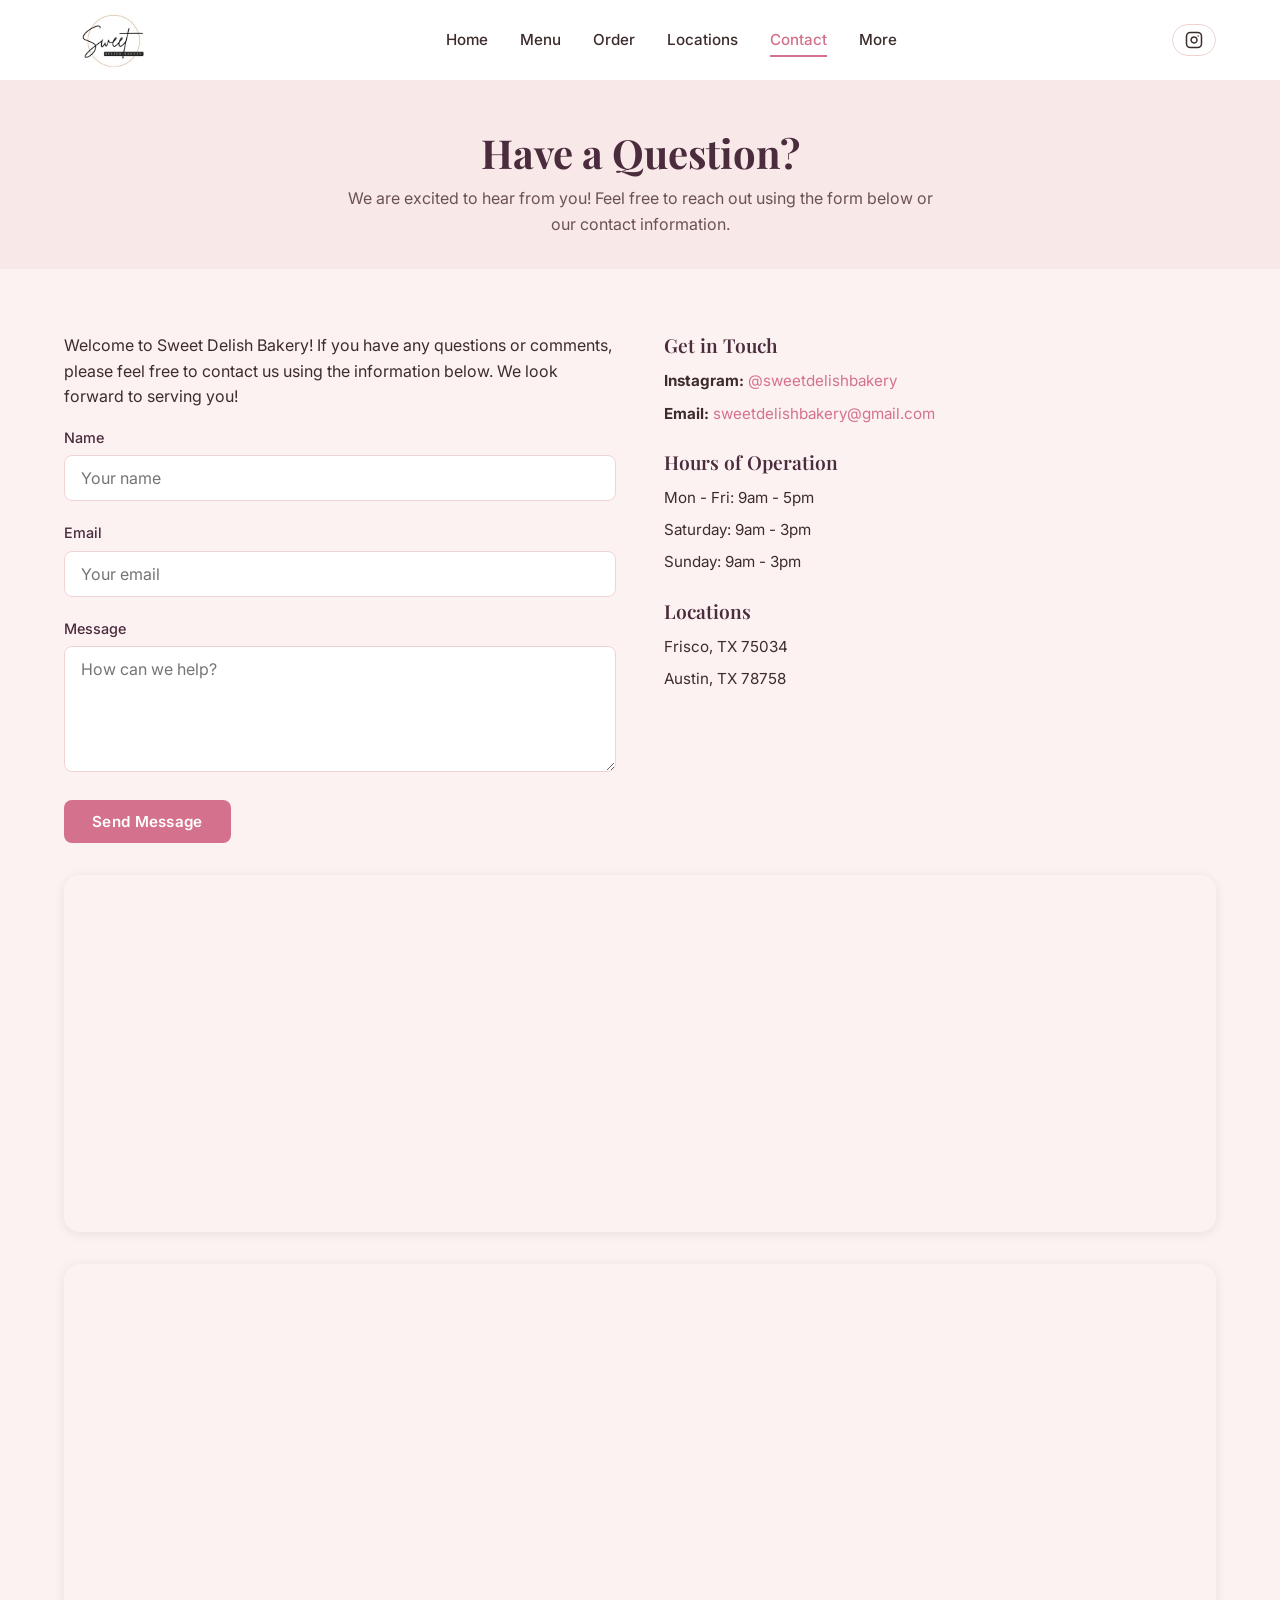
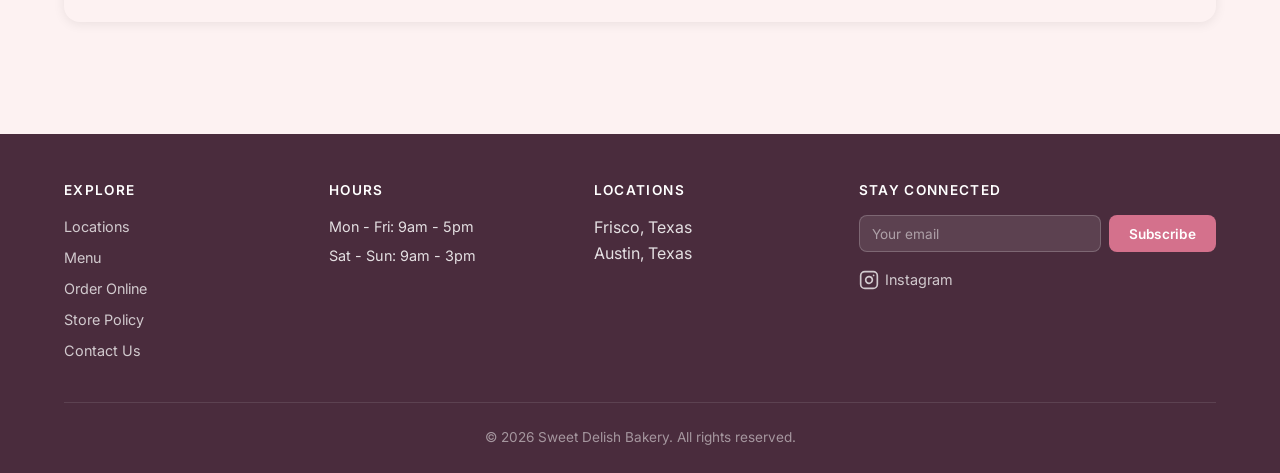
==== commit f064c7f3: "April menu update: add 3 items, remove 4 seasonal/discontinued, update prices and images Menu change" ====
--- a/contact.html
+++ b/contact.html
@@ -5,18 +5,18 @@
   <meta name="viewport" content="width=device-width, initial-scale=1.0">
   <title>Contact Us | Sweet Delish Bakery — Frisco &amp; Austin, TX</title>
   <meta name="description" content="Get in touch with Sweet Delish Bakery. Email us, find our hours, or visit us in Frisco or Austin, Texas. We'd love to hear from you!">
-  <link rel="canonical" href="https://sweetdelishbakery.com/contact.html">
+  <link rel="canonical" href="https://sweetdelishbakeryllc.com/contact.html">
   <meta property="og:title" content="Contact Us | Sweet Delish Bakery">
   <meta property="og:description" content="Get in touch with Sweet Delish Bakery. Email us, find our hours, or visit us in Frisco or Austin, Texas.">
-  <meta property="og:image" content="https://sweetdelishbakery.com/images/logo.jpg">
-  <meta property="og:url" content="https://sweetdelishbakery.com/contact.html">
+  <meta property="og:image" content="https://sweetdelishbakeryllc.com/images/logo.jpg">
+  <meta property="og:url" content="https://sweetdelishbakeryllc.com/contact.html">
   <meta property="og:type" content="website">
   <meta property="og:locale" content="en_US">
   <meta property="og:site_name" content="Sweet Delish Bakery">
   <meta name="twitter:card" content="summary_large_image">
   <meta name="twitter:title" content="Contact Us | Sweet Delish Bakery">
   <meta name="twitter:description" content="Get in touch with Sweet Delish Bakery in Frisco and Austin, Texas.">
-  <meta name="twitter:image" content="https://sweetdelishbakery.com/images/logo.jpg">
+  <meta name="twitter:image" content="https://sweetdelishbakeryllc.com/images/logo.jpg">
   <link rel="preconnect" href="https://fonts.googleapis.com">
   <link rel="preconnect" href="https://fonts.gstatic.com" crossorigin>
   <link href="https://fonts.googleapis.com/css2?family=Playfair+Display:wght@400;600;700&family=Inter:wght@400;500;600&display=swap" rel="stylesheet">
@@ -28,13 +28,13 @@
     "@context": "https://schema.org",
     "@type": "Bakery",
     "name": "Sweet Delish Bakery",
-    "url": "https://sweetdelishbakery.com",
-    "logo": "https://sweetdelishbakery.com/images/logo.jpg",
+    "url": "https://sweetdelishbakeryllc.com",
+    "logo": "https://sweetdelishbakeryllc.com/images/logo.jpg",
     "email": "sweetdelishbakery@gmail.com",
     "sameAs": ["https://www.instagram.com/sweetdelishbakery/"],
     "address": [
       {"@type": "PostalAddress", "addressLocality": "Frisco", "addressRegion": "TX", "postalCode": "75034", "addressCountry": "US"},
-      {"@type": "PostalAddress", "addressLocality": "Austin", "addressRegion": "TX", "postalCode": "77857", "addressCountry": "US"}
+      {"@type": "PostalAddress", "addressLocality": "Austin", "addressRegion": "TX", "postalCode": "78758", "addressCountry": "US"}
     ],
     "openingHoursSpecification": [
       {"@type": "OpeningHoursSpecification", "dayOfWeek": ["Monday","Tuesday","Wednesday","Thursday","Friday"], "opens": "09:00", "closes": "17:00"},
@@ -120,13 +120,17 @@
 
             <h2>Locations</h2>
             <p>Frisco, TX 75034</p>
-            <p>Austin, TX 77857</p>
+            <p>Austin, TX 78758</p>
           </aside>
         </div>
 
         <!-- Google Map -->
         <div class="map-section">
           <iframe src="https://www.google.com/maps/embed?pb=!1m18!1m12!1m3!1d107012.39287672516!2d-96.88726!3d33.15072!2m3!1f0!2f0!3f0!3m2!1i1024!2i768!4f13.1!3m3!1m2!1s0x864c3d8e10c7db97%3A0xc5e7a33b4fda1a52!2sFrisco%2C%20TX!5e0!3m2!1sen!2sus!4v1700000000000" loading="lazy" referrerpolicy="no-referrer-when-downgrade" title="Sweet Delish Bakery location in Frisco, Texas" allowfullscreen></iframe>
+        </div>
+
+        <div class="map-section">
+          <iframe src="https://www.google.com/maps/embed?pb=!1m18!1m12!1m3!1d110271.12355619884!2d-97.8222!3d30.3672!2m3!1f0!2f0!3f0!3m2!1i1024!2i768!4f13.1!3m3!1m2!1s0x8644ca1b89725b1b%3A0x1a320c60aba10a0!2sAustin%2C%20TX%2078758!5e0!3m2!1sen!2sus!4v1700000000002" loading="lazy" referrerpolicy="no-referrer-when-downgrade" title="Sweet Delish Bakery — Austin, Texas" allowfullscreen></iframe>
         </div>
       </div>
     </section>
--- a/css/styles.css
+++ b/css/styles.css
@@ -399,6 +399,10 @@
   aspect-ratio: 4/3;
   object-fit: cover;
 }
+.product-card img.img-contain {
+  object-fit: contain;
+  background: var(--color-bg-alt);
+}
 .product-card-body {
   padding: 1.25rem;
   flex: 1;
